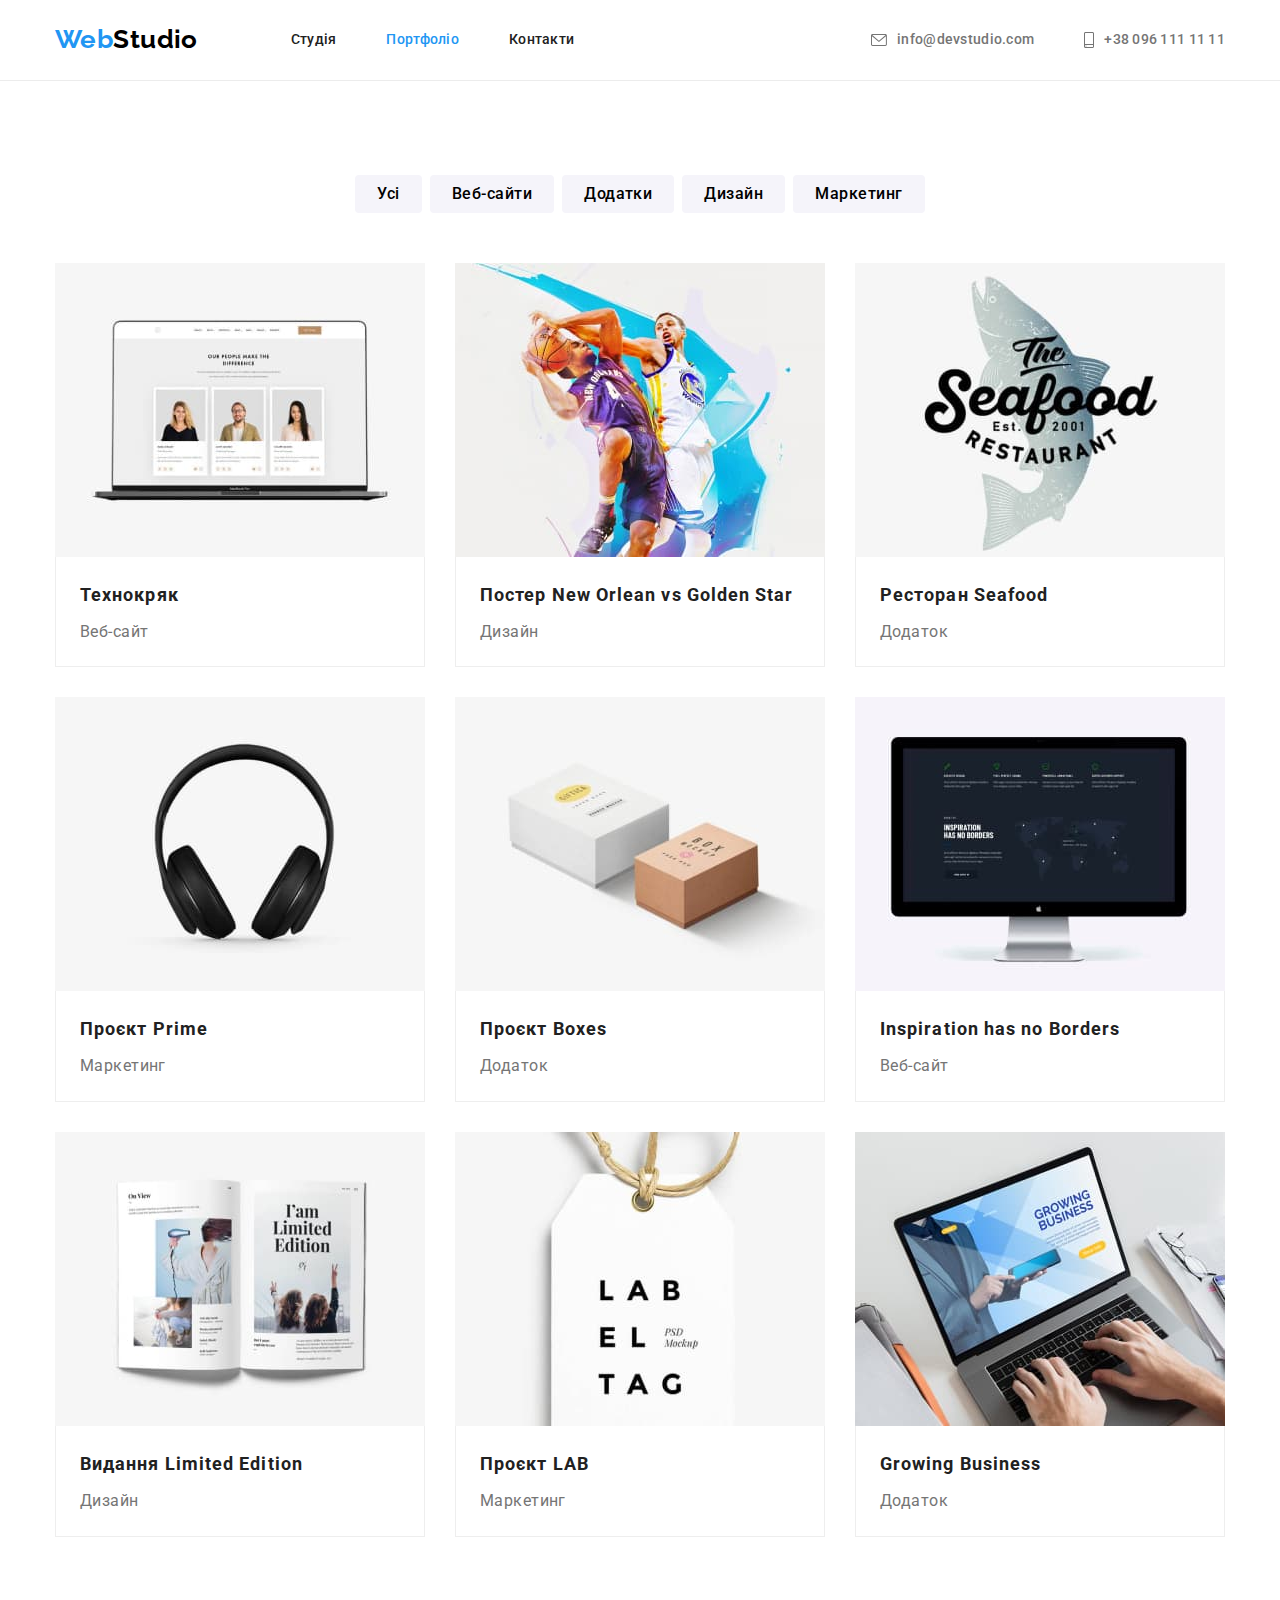
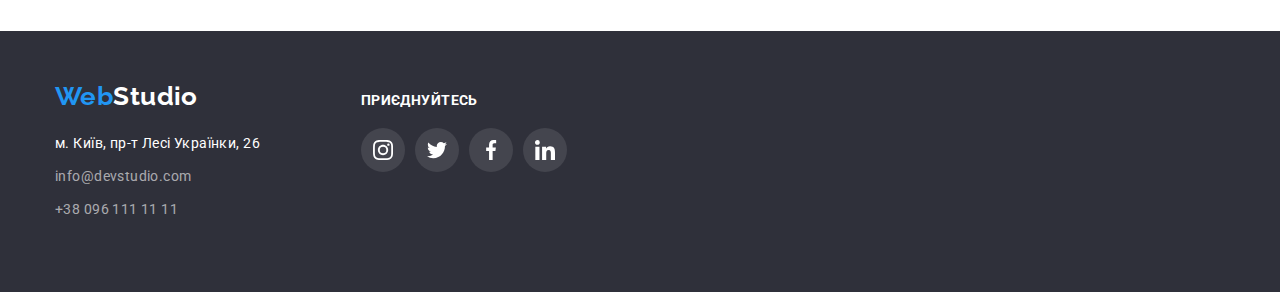
==== portfolio.html @ 692942b8 "Start" ====
<!DOCTYPE html>
<html lang="uk">

<head>
    <meta charset="UTF-8" />
    <meta http-equiv="X-UA-Compatible" content="IE=edge" />
    <meta name="viewport" content="width=device-width, initial-scale=1.0" />
    <title>Портфоліо</title>
    <!-- Шрифти -->
    <link rel="preconnect" href="https://fonts.googleapis.com" />
    <link rel="preconnect" href="https://fonts.gstatic.com" crossorigin />
    <link
        href="https://fonts.googleapis.com/css2?family=Raleway:wght@700&family=Roboto:wght@400;500;700;900&display=swap"
        rel="stylesheet" />
    <!-- modern-normalize -->
    <link rel="stylesheet"
        href="https://cdnjs.cloudflare.com/ajax/libs/modern-normalize/1.1.0/modern-normalize.min.css">
    <!-- styles.css -->
    <link rel="stylesheet" href="./css/styles.css">
</head>

<body>
    <!-- Шапка -->
    <header class="heder-project">
        <div class="container heder-nav">
            <nav class="main-nav">
                <a href="./index.html" class="logo">
                    Web<span class="logo-header">Studio</span>
                </a>
                <ul class="site-nav list">
                    <li class="item"><a href="./index.html" class="site-nav-link">Студія</a></li>
                    <li class="item"><a href="./portfolio.html" class="site-nav-link current">Портфоліо</a></li>
                    <li class="item"><a href="" class="site-nav-link">Контакти</a></li>
                </ul>
            </nav>
            <ul class="contact-head list">
                <li class="item">
                    <a href="mailto:info@devstudio.com" class="contact-head-link">
                        <svg class="contact-icons" width="16" height="12">
                            <use href="./images/icons.svg#envelope"></use>
                        </svg>
                        info@devstudio.com
                    </a>
                </li>
                <li class="item">
                    <a href="tel:+380961111111" class="contact-head-link">
                        <svg class="contact-icons" width="10" height="16">
                            <use href="./images/icons.svg#smartphone"></use>
                        </svg>
                        +38 096 111 11 11
                    </a>
                </li>
            </ul>
        </div>
    </header>
    <!-- Головна Портфоліо -->
    <main>
        <!-- Проєкти Портфоліо-->
        <section class="section section-project">
            <div class="container">
                <h1 class="visually-hidden">Проєкти</h1>
                <!-- Кнопки -->
                <ul class="portfolio list">
                    <li><button type="button" class="portfolio-button">Усі</button></li>
                    <li><button type="button" class="portfolio-button">Веб-сайти</button></li>
                    <li><button type="button" class="portfolio-button">Додатки</button></li>
                    <li><button type="button" class="portfolio-button">Дизайн</button></li>
                    <li><button type="button" class="portfolio-button">Маркетинг</button></li>
                </ul>
                <!-- Проєкти -->
                <ul class="project list card-set">
                    <li class="project-card card-set-item">
                        <a class="card-link" href="">
                            <img src="./images/project-img-1.jpg" alt="Фото проєкту" width="370" height="294" />
                            <div class="card-border">
                                <h2 class="project-title">Технокряк</h2>
                                <p class="project-text">Веб-сайт</p>
                            </div>
                        </a>
                    </li>
                    <li class="project-card card-set-item">
                        <a class="card-link" href="">
                            <img src="./images/project-img-2.jpg" alt="Фото проєкту" width="370" height="294" />
                            <div class="card-border">
                                <h2 class="project-title">Постер New Orlean vs Golden Star</h2>
                                <p class="project-text">Дизайн</p>
                            </div>
                        </a>
                    </li>
                    <li class="project-card card-set-item">
                        <a class="card-link" href="">
                            <img src="./images/project-img-3.jpg" alt="Фото проєкту" width="370" height="294" />
                            <div class="card-border">
                                <h2 class="project-title">Ресторан Seafood</h2>
                                <p class="project-text">Додаток</p>
                            </div>
                        </a>
                    </li>
                    <li class="project-card card-set-item">
                        <a class="card-link" href="">
                            <img src="./images/project-img-4.jpg" alt="Фото проєкту" width="370" height="294" />
                            <div class="card-border">
                                <h2 class="project-title">Проєкт Prime</h2>
                                <p class="project-text">Маркетинг</p>
                            </div>
                        </a>
                    </li>
                    <li class="project-card card-set-item">
                        <a class="card-link" href="">
                            <img src="./images/project-img-5.jpg" alt="Фото проєкту" width="370" height="294" />
                            <div class="card-border">
                                <h2 class="project-title">Проєкт Boxes</h2>
                                <p class="project-text">Додаток</p>
                            </div>
                        </a>
                    </li>
                    <li class="project-card card-set-item">
                        <a class="card-link" href="">
                            <img src="./images/project-img-6.jpg" alt="Фото проєкту" width="370" height="294" />
                            <div class="card-border">
                                <h2 class="project-title">Inspiration has no Borders</h2>
                                <p class="project-text">Веб-сайт</p>
                            </div>
                        </a>
                    </li>
                    <li class="project-card card-set-item">
                        <a class="card-link" href="">
                            <img src="./images/project-img-7.jpg" alt="Фото проєкту" width="370" height="294" />
                            <div class="card-border">
                                <h2 class="project-title">Видання Limited Edition</h2>
                                <p class="project-text">Дизайн</p>
                            </div>
                        </a>
                    </li>
                    <li class="project-card card-set-item">
                        <a class="card-link" href="">
                            <img src="./images/project-img-8.jpg" alt="Фото проєкту" width="370" height="294" />
                            <div class="card-border">
                                <h2 class="project-title">Проєкт LAB</h2>
                                <p class="project-text">Маркетинг</p>
                            </div>
                        </a>
                    </li>
                    <li class="project-card card-set-item">
                        <a class="card-link" href="">
                            <img src="./images/project-img-9.jpg" alt="Фото проєкту" width="370" height="294" />
                            <div class="card-border">
                                <h2 class="project-title">Growing Business</h2>
                                <p class="project-text">Додаток</p>
                            </div>
                        </a>
                    </li>
                </ul>
            </div>
        </section>
    </main>
    <!-- Підвал -->
    <footer>
        <div class="container-footer container">
            <div class="cont-footer-address">
                <a href="./index.html" class="logo logo-footer-style">
                    Web<span class="logo-footer">Studio</span>
                </a>
                <address class="address">
                    <p class="address-text">м. Київ, пр-т Лесі Українки, 26</p>
                    <ul class="address-list list">
                        <li>
                            <a href="mailto:info@devstudio.com" class="address-list-link mail">info@devstudio.com</a>
                        </li>
                        <li>
                            <a href="tel:+380961111111" class="address-list-link tel">+38 096 111 11 11</a>
                        </li>
                    </ul>
                </address>
            </div>
            <div>
                <p class="join-text">приєднуйтесь</p>
                <ul class="join-list list">
                    <li class="join-items">
                        <a class="join-link" href="https://instagram.com/" target="_blank" rel="noopener noreferrer"
                            aria-label="Instagram">
                            <svg class="join-icon" width="20" height="20">
                                <use href="./images/icons.svg#instagram"></use>
                            </svg>
                        </a>
                    </li>
                    <li class="join-items">
                        <a class="join-link" href="https://twitter.com/" target="_blank" rel="noopener noreferrer"
                            aria-label="Twitter">
                            <svg class="join-icon" width="20" height="20">
                                <use href="./images/icons.svg#twitter"></use>
                            </svg>
                        </a>
                    </li>
                    <li class="join-items">
                        <a class="join-link" href="https://facebook.com/" target="_blank" rel="noopener noreferrer"
                            aria-label="Facebook">
                            <svg class="join-icon" width="20" height="20">
                                <use href="./images/icons.svg#facebook"></use>
                            </svg>
                        </a>
                    </li>
                    <li class="join-items">
                        <a class="join-link" href="https://linkedin.com/" target="_blank" rel="noopener noreferrer"
                            aria-label="Linkedin">
                            <svg class="join-icon" width="20" height="20">
                                <use href="./images/icons.svg#linkedin"></use>
                            </svg>
                        </a>
                    </li>
                </ul>
            </div>
        </div>
    </footer>
</body>

</html>
---- css/styles.css ----
:root {
	/* Основні кольори */
	--primari-text-color: #212121;
	--secondary-text-color: #757575;
	--primari-white-color: #ffffff;
	--bgd-white-color: #f5f4fa;
	--accent-color: #2196f3;
	--logo-black-color: #000000;
	--hero-bgc: #c4c4c4;
	--hero-button-activ: #188ce8;
	--bgd-color-footer: #2f303a;
	--adress-footer-color: rgba(255, 255, 255, 0.6);
	--main-svg-color: #afb1b8;

	/* Інше */
	--indent: 30px;
	--items: 3;
}

body {
	font-family: "Roboto", sans-serif;
	font-size: 14px;
	letter-spacing: 0.03em;
	color: var(--primari-text-color);
	background: var(--primari-white-color);
}

/* Утіліти */

a {
	text-decoration: none;
}

.list {
	list-style: none;
	margin: 0;
	padding: 0;
}

h1,
h2,
h3,
h4,
p,
li {
	margin: 0;
}

img {
	display: block;
}

.container {
	width: 1200px;
	padding-right: 15px;
	padding-left: 15px;
	margin-right: auto;
	margin-left: auto;

	/* outline: 1px solid rebeccapurple; */
}

.section {
	padding-top: 94px;
	padding-bottom: 94px;
}

/* Базові стилі */

.card-set {
	display: flex;
	flex-wrap: wrap;
	gap: var(--indent);
}

.card-set-item {
	flex-basis: calc(
		(100% - var(--indent) * (var(--items) - 1)) / (var(--items))
	);
}

/* Шапка */

header {
	background-color: var(--primari-white-color);
}

/* Лого */

.logo {
	margin-right: 93px;
	margin-left: auto;

	font-family: "Raleway";
	font-style: normal;
	font-weight: 700;
	font-size: 26px;
	line-height: 1.2;

	color: var(--accent-color);
}

.logo-header {
	color: var(--logo-black-color);
}

/* Навігація */

.site-nav,
.main-nav,
.heder-nav {
	display: flex;
	align-items: center;
}

.site-nav .item:not(:last-child) {
	margin-right: 50px;
}

.site-nav-link {
	display: block;
	padding-top: 32px;
	padding-bottom: 32px;

	font-weight: 500;
	line-height: 1.14;
	letter-spacing: 0.02em;

	color: var(--primari-text-color);
}

.site-nav-link:hover,
.site-nav-link:focus {
	color: var(--accent-color);
}

.current {
	color: var(--accent-color);
}

/* Контакти хедер */

.contact-head {
	display: flex;
	margin-left: auto;
}

.contact-head .item + .item {
	margin-left: 50px;
}

.contact-head-link {
	display: flex;
	align-items: center;
	gap: 10px;

	font-weight: 500;
	line-height: 1.14;
	letter-spacing: 0.02em;

	color: var(--secondary-text-color);
}

.contact-head-link:hover,
.contact-head-link:focus {
	color: var(--accent-color);
}

.contact-icons {
	fill: currentColor;
}

/* Герой */

.hero {
	max-width: 1600px;
	margin: 0 auto;
	padding-top: 200px;
	padding-bottom: 200px;

	background-color: var(--hero-bgc);
	background-image: linear-gradient(
			rgba(47, 48, 58, 0.4),
			rgba(47, 48, 58, 0.4)
		),
		url(../images/hero-bgi.jpg);
	background-repeat: no-repeat;
	background-position: center;
	background-size: cover;

	text-align: center;
}

.hero-title {
	margin-bottom: 30px;

	font-weight: 900;
	font-size: 44px;
	line-height: 1.36;

	letter-spacing: 0.06em;
	text-transform: uppercase;

	color: var(--primari-white-color);
}

.hero-button {
	padding: 10px 32px;

	font-family: inherit;
	font-weight: 700;
	font-size: 16px;
	line-height: 1.87;

	letter-spacing: 0.06em;

	color: var(--primari-white-color);
	background-color: var(--accent-color);

	box-shadow: 0px 4px 4px rgba(0, 0, 0, 0.15);
	border: none;
	border-radius: 4px;

	cursor: pointer;
}

.hero-button:hover,
.hero-button:focus {
	background-color: var(--hero-button-activ);
}

/* Особливості */

.features {
	--items: 4;
}

.section-features {
	padding-bottom: 0;

	background-color: var(--primari-white-color);
}

.visually-hidden {
	position: absolute;
	width: 1px;
	height: 1px;
	margin: -1px;
	border: 0;
	padding: 0;

	white-space: nowrap;
	clip-path: inset(100%);
	clip: rect(0 0 0 0);
	overflow: hidden;
}
.container-icons {
	display: flex;
	justify-content: center;
	align-items: center;

	margin-bottom: 30px;
	width: 270px;
	height: 120px;

	background-color: var(--bgd-white-color);
	border-radius: 4px;
}

.section-title {
	margin-bottom: 50px;

	font-weight: 700;
	font-size: 36px;
	line-height: 1.17;
	text-align: center;
}

.features .title {
	margin-bottom: 10px;

	font-weight: 700;
	font-size: 14px;
	line-height: 1.14;
	text-transform: uppercase;
}

.features .text {
	width: 270px;

	line-height: 1.7;

	color: var(--secondary-text-color);
}

/* Робота */

.section-work {
	background-color: var(--primari-white-color);
}

/* Наша команда */

.team {
	--items: 4;
}

.section-team {
	background-color: var(--bgd-white-color);

	text-align: center;
}

.team-members {
	background-color: var(--primari-white-color);
	box-shadow: 0px 1px 3px rgba(0, 0, 0, 0.12), 0px 1px 1px rgba(0, 0, 0, 0.14),
		0px 2px 1px rgba(0, 0, 0, 0.2);
	border-radius: 0px 0px 4px 4px;
}

.team-title {
	margin-bottom: 10px;

	font-weight: 500;
	font-size: 16px;
	line-height: 1.19;
}

.team-text {
	margin-bottom: 16px;

	font-size: 16px;
	line-height: 1.19;

	color: var(--secondary-text-color);
}

.team-description {
	padding-top: 30px;
	padding-bottom: 30px;
}

.socials {
	display: flex;
	justify-content: center;
	align-items: center;
	gap: 10px;
}

.socials-link {
	display: flex;
	justify-content: center;
	align-items: center;
	width: 44px;
	height: 44px;
	border-radius: 50%;

	color: var(--main-svg-color);
}

.socials-link:hover,
.socials-link:focus {
	color: var(--primari-white-color);
	background-color: var(--accent-color);
}

.socials-icon {
	fill: currentColor;
}

/* Постійні клієнти */

.customers {
	display: flex;
	justify-content: center;
	align-items: center;
	gap: 30px;
}

.customers-link {
	display: flex;
	justify-content: center;
	align-items: center;
	width: 170px;
	height: 92px;

	border: 1px solid var(--main-svg-color);
	border-radius: 4px;

	color: var(--main-svg-color);
}

.customers-link:hover,
.customers-link:focus {
	border-color: var(--accent-color);
	color: var(--accent-color);
}

.customers-icon {
	fill: currentColor;
}

/* Підвал */

footer {
	background-color: var(--bgd-color-footer);
}

.container-footer {
	display: flex;
	align-items: baseline;
	gap: 70px;

	padding-top: 50px;
	padding-bottom: 70px;
}

/* Лого та адресса */

/* .cont-footer-address {
	padding-top: 50px;
	padding-bottom: 70px;
} */

.logo-footer {
	color: var(--primari-white-color);
}

.address-text {
	display: inline-block;
	margin-bottom: 9px;

	font-style: normal;
	line-height: 1.7;

	color: var(--primari-white-color);
}

.address-list-link {
	font-style: normal;
	line-height: 1.7;

	color: var(--adress-footer-color);
}

.address-list-link:hover,
.address-list-link:focus {
	color: var(--accent-color);
}

.logo-footer-style {
	display: inline-block;
	margin-bottom: 20px;
}

.mail {
	display: inline-block;
	margin-bottom: 9px;
}

.tel {
	display: inline-block;
}

/* Приєднуйтесь */

.join-text {
	margin-bottom: 20px;

	font-weight: 700;
	text-transform: uppercase;
	line-height: calc(16 / 14);

	color: var(--primari-white-color);
}

.join-list {
	display: flex;
	align-items: center;
	gap: 10px;
}

.join-link {
	display: flex;
	justify-content: center;
	align-items: center;
	width: 44px;
	height: 44px;
	border-radius: 50%;

	color: var(--primari-white-color);
	background-color: rgba(255, 255, 255, 0.1);
}

.join-link:hover,
.join-link:focus {
	color: var(--primari-white-color);
	background-color: var(--accent-color);
}

.join-icon {
	fill: currentColor;
}

/* Проєкти Портфоліо */

.section-project {
	background-color: var(--primari-white-color);
}

.heder-project {
	border-bottom: 1px solid #ececec;
}

/* Кнопки */

.portfolio {
	display: flex;
	justify-content: center;
	gap: 8px;

	margin-bottom: 50px;
}

.portfolio-button {
	padding: 6px 22px;

	font-family: inherit;
	font-weight: 500;
	font-size: 16px;
	line-height: 1.6;
	letter-spacing: 0.03em;

	text-align: center;

	background-color: var(--bgd-white-color);

	border: none;
	border-radius: 4px;

	cursor: pointer;
}

.portfolio-button:hover,
.portfolio-button:focus {
	color: var(--primari-white-color);
	background-color: var(--accent-color);
	box-shadow: 0px 3px 1px rgba(0, 0, 0, 0.1), 0px 1px 2px rgba(0, 0, 0, 0.08),
		0px 2px 2px rgba(0, 0, 0, 0.12);
}

/* Проєкти */

.project-title {
	margin-bottom: 4px;

	font-weight: 700;
	font-size: 18px;
	line-height: 2;

	letter-spacing: 0.06em;

	color: var(--primari-text-color);
}

.project-text {
	font-size: 16px;
	line-height: 1.87;

	color: var(--secondary-text-color);
}

.card-border {
	padding: 20px 24px;

	border: 1px solid #eeeeee;
	border-top: none;
}

.card-link:hover,
.card-link:focus {
	display: block;
	box-shadow: 0px 1px 1px rgba(0, 0, 0, 0.12), 0px 4px 4px rgba(0, 0, 0, 0.06),
		1px 4px 6px rgba(0, 0, 0, 0.16);
}
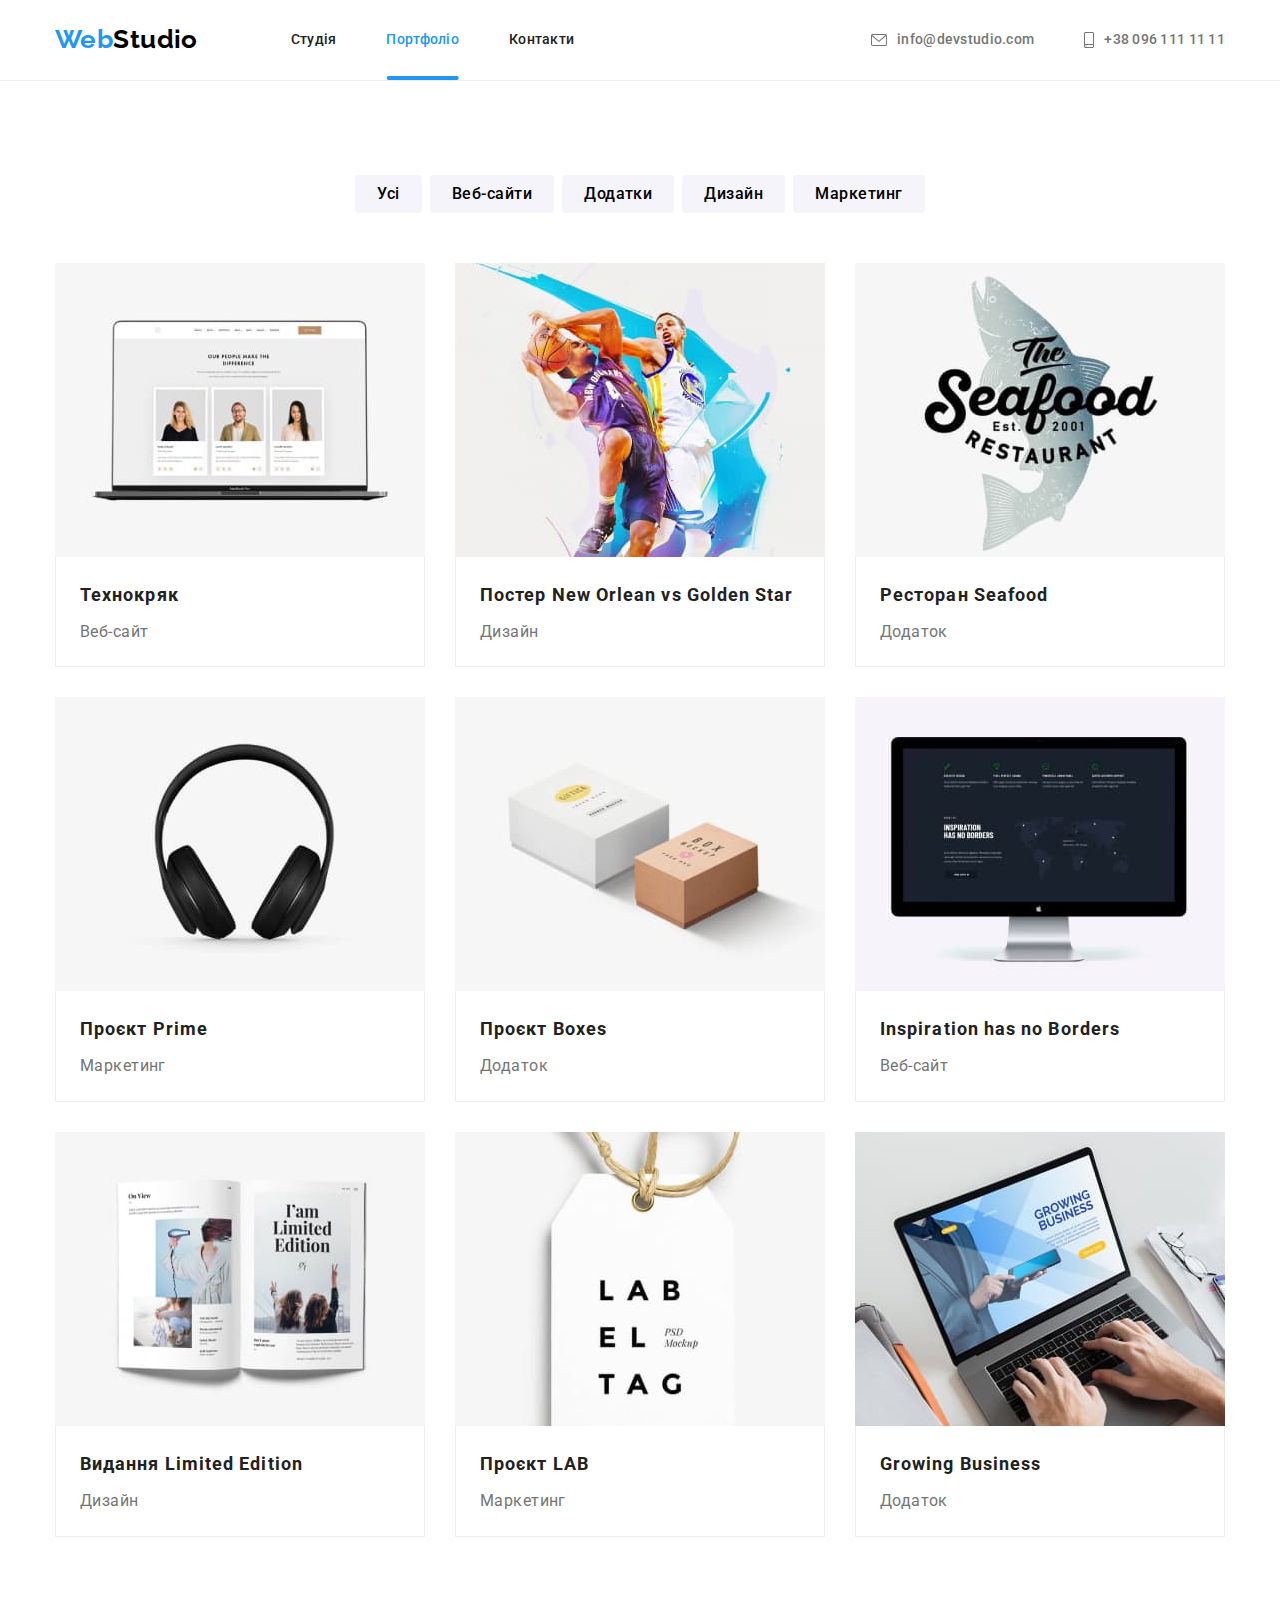
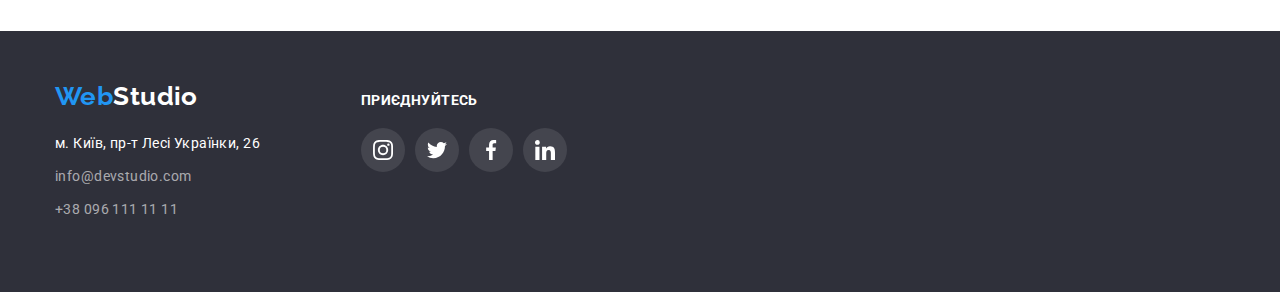
==== commit dfe675c2: "Update" ====
--- a/portfolio.html
+++ b/portfolio.html
@@ -71,7 +71,17 @@
                 <ul class="project list card-set">
                     <li class="project-card card-set-item">
                         <a class="card-link" href="">
-                            <img src="./images/project-img-1.jpg" alt="Фото проєкту" width="370" height="294" />
+                            <div class="team-thumb">
+                                <img src="./images/project-img-1.jpg" alt="Фото проєкту" width="370" height="294" />
+                                <div class="project-overlay">
+                                    <p class="project-overlay-text">
+                                        Ресурс пропонує комплексні пропозиції з різним рівнем функціоналу та сервісів.
+                                        Все
+                                        це дозволить відвідувачу отримати
+                                        вичерпні відомості про компанію чи приватну особу.
+                                    </p>
+                                </div>
+                            </div>
                             <div class="card-border">
                                 <h2 class="project-title">Технокряк</h2>
                                 <p class="project-text">Веб-сайт</p>
@@ -80,7 +90,17 @@
                     </li>
                     <li class="project-card card-set-item">
                         <a class="card-link" href="">
-                            <img src="./images/project-img-2.jpg" alt="Фото проєкту" width="370" height="294" />
+                            <div class="team-thumb">
+                                <img src="./images/project-img-2.jpg" alt="Фото проєкту" width="370" height="294" />
+                                <div class="project-overlay">
+                                    <p class="project-overlay-text">
+                                        Ресурс пропонує комплексні пропозиції з різним рівнем функціоналу та сервісів.
+                                        Все
+                                        це дозволить відвідувачу отримати
+                                        вичерпні відомості про компанію чи приватну особу.
+                                    </p>
+                                </div>
+                            </div>
                             <div class="card-border">
                                 <h2 class="project-title">Постер New Orlean vs Golden Star</h2>
                                 <p class="project-text">Дизайн</p>
@@ -89,7 +109,17 @@
                     </li>
                     <li class="project-card card-set-item">
                         <a class="card-link" href="">
-                            <img src="./images/project-img-3.jpg" alt="Фото проєкту" width="370" height="294" />
+                            <div class="team-thumb">
+                                <img src="./images/project-img-3.jpg" alt="Фото проєкту" width="370" height="294" />
+                                <div class="project-overlay">
+                                    <p class="project-overlay-text">
+                                        Ресурс пропонує комплексні пропозиції з різним рівнем функціоналу та сервісів.
+                                        Все
+                                        це дозволить відвідувачу отримати
+                                        вичерпні відомості про компанію чи приватну особу.
+                                    </p>
+                                </div>
+                            </div>
                             <div class="card-border">
                                 <h2 class="project-title">Ресторан Seafood</h2>
                                 <p class="project-text">Додаток</p>
@@ -98,7 +128,17 @@
                     </li>
                     <li class="project-card card-set-item">
                         <a class="card-link" href="">
-                            <img src="./images/project-img-4.jpg" alt="Фото проєкту" width="370" height="294" />
+                            <div class="team-thumb">
+                                <img src="./images/project-img-4.jpg" alt="Фото проєкту" width="370" height="294" />
+                                <div class="project-overlay">
+                                    <p class="project-overlay-text">
+                                        Ресурс пропонує комплексні пропозиції з різним рівнем функціоналу та сервісів.
+                                        Все
+                                        це дозволить відвідувачу отримати
+                                        вичерпні відомості про компанію чи приватну особу.
+                                    </p>
+                                </div>
+                            </div>
                             <div class="card-border">
                                 <h2 class="project-title">Проєкт Prime</h2>
                                 <p class="project-text">Маркетинг</p>
@@ -107,7 +147,17 @@
                     </li>
                     <li class="project-card card-set-item">
                         <a class="card-link" href="">
-                            <img src="./images/project-img-5.jpg" alt="Фото проєкту" width="370" height="294" />
+                            <div class="team-thumb">
+                                <img src="./images/project-img-5.jpg" alt="Фото проєкту" width="370" height="294" />
+                                <div class="project-overlay">
+                                    <p class="project-overlay-text">
+                                        Ресурс пропонує комплексні пропозиції з різним рівнем функціоналу та сервісів.
+                                        Все
+                                        це дозволить відвідувачу отримати
+                                        вичерпні відомості про компанію чи приватну особу.
+                                    </p>
+                                </div>
+                            </div>
                             <div class="card-border">
                                 <h2 class="project-title">Проєкт Boxes</h2>
                                 <p class="project-text">Додаток</p>
@@ -116,7 +166,17 @@
                     </li>
                     <li class="project-card card-set-item">
                         <a class="card-link" href="">
-                            <img src="./images/project-img-6.jpg" alt="Фото проєкту" width="370" height="294" />
+                            <div class="team-thumb">
+                                <img src="./images/project-img-6.jpg" alt="Фото проєкту" width="370" height="294" />
+                                <div class="project-overlay">
+                                    <p class="project-overlay-text">
+                                        Ресурс пропонує комплексні пропозиції з різним рівнем функціоналу та сервісів.
+                                        Все
+                                        це дозволить відвідувачу отримати
+                                        вичерпні відомості про компанію чи приватну особу.
+                                    </p>
+                                </div>
+                            </div>
                             <div class="card-border">
                                 <h2 class="project-title">Inspiration has no Borders</h2>
                                 <p class="project-text">Веб-сайт</p>
@@ -125,7 +185,17 @@
                     </li>
                     <li class="project-card card-set-item">
                         <a class="card-link" href="">
-                            <img src="./images/project-img-7.jpg" alt="Фото проєкту" width="370" height="294" />
+                            <div class="team-thumb">
+                                <img src="./images/project-img-7.jpg" alt="Фото проєкту" width="370" height="294" />
+                                <div class="project-overlay">
+                                    <p class="project-overlay-text">
+                                        Ресурс пропонує комплексні пропозиції з різним рівнем функціоналу та сервісів.
+                                        Все
+                                        це дозволить відвідувачу отримати
+                                        вичерпні відомості про компанію чи приватну особу.
+                                    </p>
+                                </div>
+                            </div>
                             <div class="card-border">
                                 <h2 class="project-title">Видання Limited Edition</h2>
                                 <p class="project-text">Дизайн</p>
@@ -134,7 +204,17 @@
                     </li>
                     <li class="project-card card-set-item">
                         <a class="card-link" href="">
-                            <img src="./images/project-img-8.jpg" alt="Фото проєкту" width="370" height="294" />
+                            <div class="team-thumb">
+                                <img src="./images/project-img-8.jpg" alt="Фото проєкту" width="370" height="294" />
+                                <div class="project-overlay">
+                                    <p class="project-overlay-text">
+                                        Ресурс пропонує комплексні пропозиції з різним рівнем функціоналу та сервісів.
+                                        Все
+                                        це дозволить відвідувачу отримати
+                                        вичерпні відомості про компанію чи приватну особу.
+                                    </p>
+                                </div>
+                            </div>
                             <div class="card-border">
                                 <h2 class="project-title">Проєкт LAB</h2>
                                 <p class="project-text">Маркетинг</p>
@@ -143,7 +223,17 @@
                     </li>
                     <li class="project-card card-set-item">
                         <a class="card-link" href="">
-                            <img src="./images/project-img-9.jpg" alt="Фото проєкту" width="370" height="294" />
+                            <div class="team-thumb">
+                                <img src="./images/project-img-9.jpg" alt="Фото проєкту" width="370" height="294" />
+                                <div class="project-overlay">
+                                    <p class="project-overlay-text">
+                                        Ресурс пропонує комплексні пропозиції з різним рівнем функціоналу та сервісів.
+                                        Все
+                                        це дозволить відвідувачу отримати
+                                        вичерпні відомості про компанію чи приватну особу.
+                                    </p>
+                                </div>
+                            </div>
                             <div class="card-border">
                                 <h2 class="project-title">Growing Business</h2>
                                 <p class="project-text">Додаток</p>
--- a/css/styles.css
+++ b/css/styles.css
@@ -15,6 +15,11 @@
 	/* Інше */
 	--indent: 30px;
 	--items: 3;
+
+	--anim-fast: 250ms cubic-bezier(0.4, 0, 0.2, 1);
+
+	--modal-idx: 10;
+	--menu-idx: 100;
 }
 
 body {
@@ -48,6 +53,8 @@
 
 img {
 	display: block;
+	max-width: 100%;
+	height: auto;
 }
 
 .container {
@@ -56,8 +63,6 @@
 	padding-left: 15px;
 	margin-right: auto;
 	margin-left: auto;
-
-	/* outline: 1px solid rebeccapurple; */
 }
 
 .section {
@@ -118,6 +123,8 @@
 }
 
 .site-nav-link {
+	position: relative;
+
 	display: block;
 	padding-top: 32px;
 	padding-bottom: 32px;
@@ -127,6 +134,7 @@
 	letter-spacing: 0.02em;
 
 	color: var(--primari-text-color);
+	transition: color var(--anim-fast);
 }
 
 .site-nav-link:hover,
@@ -134,8 +142,51 @@
 	color: var(--accent-color);
 }
 
+.site-nav-link::after {
+	content: "";
+	position: absolute;
+	left: 50%;
+	bottom: 0;
+
+	transform: translateX(-50%) scaleX(0.3);
+
+	display: block;
+	width: 100%;
+	height: 4px;
+
+	border-radius: 2px;
+
+	background-color: var(--accent-color);
+	opacity: 0;
+	transition: transform var(--anim-fast), opacity var(--anim-fast);
+}
+
+.site-nav-link:hover::after,
+.site-nav-link:focus::after {
+	transform: translateX(-50%) scaleX(1);
+	opacity: 1;
+}
+
 .current {
 	color: var(--accent-color);
+}
+
+.current::after {
+	content: "";
+	position: absolute;
+	left: 50%;
+	bottom: 0;
+
+	transform: translateX(-50%) scaleX(1);
+
+	display: block;
+	width: 100%;
+	height: 4px;
+
+	border-radius: 2px;
+
+	background-color: var(--accent-color);
+	opacity: 1;
 }
 
 /* Контакти хедер */
@@ -159,6 +210,7 @@
 	letter-spacing: 0.02em;
 
 	color: var(--secondary-text-color);
+	transition: color var(--anim-fast);
 }
 
 .contact-head-link:hover,
@@ -216,6 +268,7 @@
 
 	color: var(--primari-white-color);
 	background-color: var(--accent-color);
+	transition: background-color var(--anim-fast);
 
 	box-shadow: 0px 4px 4px rgba(0, 0, 0, 0.15);
 	border: none;
@@ -299,6 +352,31 @@
 	background-color: var(--primari-white-color);
 }
 
+.work-list {
+	position: relative;
+}
+
+.work-overlay {
+	position: absolute;
+	bottom: 0;
+	width: 100%;
+
+	padding-top: 27px;
+	padding-bottom: 27px;
+
+	background-color: rgba(47, 48, 58, 0.8);
+}
+
+.work-description {
+	font-weight: 700;
+	line-height: calc(16 / 14);
+	text-align: center;
+	letter-spacing: 0.03em;
+	text-transform: uppercase;
+
+	color: var(--primari-white-color);
+}
+
 /* Наша команда */
 
 .team {
@@ -356,6 +434,7 @@
 	border-radius: 50%;
 
 	color: var(--main-svg-color);
+	transition: color var(--anim-fast), background-color var(--anim-fast);
 }
 
 .socials-link:hover,
@@ -388,6 +467,7 @@
 	border-radius: 4px;
 
 	color: var(--main-svg-color);
+	transition: color var(--anim-fast), border-color var(--anim-fast);
 }
 
 .customers-link:hover,
@@ -417,11 +497,6 @@
 
 /* Лого та адресса */
 
-/* .cont-footer-address {
-	padding-top: 50px;
-	padding-bottom: 70px;
-} */
-
 .logo-footer {
 	color: var(--primari-white-color);
 }
@@ -441,6 +516,7 @@
 	line-height: 1.7;
 
 	color: var(--adress-footer-color);
+	transition: color var(--anim-fast);
 }
 
 .address-list-link:hover,
@@ -490,6 +566,7 @@
 
 	color: var(--primari-white-color);
 	background-color: rgba(255, 255, 255, 0.1);
+	transition: color var(--anim-fast), background-color var(--anim-fast);
 }
 
 .join-link:hover,
@@ -535,6 +612,9 @@
 
 	background-color: var(--bgd-white-color);
 
+	transition: color var(--anim-fast), background-color var(--anim-fast),
+		box-shadow var(--anim-fast);
+
 	border: none;
 	border-radius: 4px;
 
@@ -575,6 +655,10 @@
 
 	border: 1px solid #eeeeee;
 	border-top: none;
+}
+
+.card-link {
+	transition: box-shadow var(--anim-fast);
 }
 
 .card-link:hover,
@@ -583,3 +667,109 @@
 	box-shadow: 0px 1px 1px rgba(0, 0, 0, 0.12), 0px 4px 4px rgba(0, 0, 0, 0.06),
 		1px 4px 6px rgba(0, 0, 0, 0.16);
 }
+
+.team-thumb {
+	position: relative;
+	overflow: hidden;
+}
+
+.project-overlay {
+	position: absolute;
+	top: 0;
+	left: 0;
+
+	width: 100%;
+	height: 100%;
+	padding-right: 24px;
+	padding-left: 24px;
+	display: flex;
+	align-items: center;
+
+	background-color: rgba(33, 150, 243, 0.9);
+
+	transform: translateY(100%);
+
+	transition: transform var(--anim-fast);
+}
+
+.project-overlay-text {
+	font-size: 18px;
+	line-height: calc(28 / 18);
+	letter-spacing: 0.03em;
+
+	color: var(--primari-white-color);
+}
+
+.card-link:hover .project-overlay,
+.card-link:focus .project-overlay {
+	transform: translateY(0);
+}
+
+/* Modal window */
+
+.backdrop {
+	position: fixed;
+	top: 0;
+	left: 0;
+	z-index: var(--modal-idx);
+
+	width: 100%;
+	height: 100%;
+
+	background-color: rgba(0, 0, 0, 0.2);
+
+	transition: opacity var(--anim-fast), visibility var(--anim-fast);
+}
+
+.backdrop.is-hidden {
+	opacity: 0;
+	visibility: hidden;
+	pointer-events: none;
+}
+
+.backdrop.is-hidden .modal {
+	transform: translate(-50%, -50%) scale(0.8);
+}
+
+.modal {
+	position: absolute;
+	top: 50%;
+	left: 50%;
+
+	width: 528px;
+	height: 581px;
+
+	background-color: var(--primari-white-color);
+	box-shadow: 0px 1px 3px rgba(0, 0, 0, 0.12), 0px 1px 1px rgba(0, 0, 0, 0.14),
+		0px 2px 1px rgba(0, 0, 0, 0.2);
+
+	border-radius: 4px;
+
+	transform: translate(-50%, -50%) scale(1);
+
+	transition: translate var(--anim-fast), scale var(--anim-fast);
+}
+
+.modal-btn {
+	position: absolute;
+	top: 8px;
+	right: 8px;
+
+	padding: 0;
+	display: inline-flex;
+	justify-content: center;
+	align-items: center;
+
+	width: 30px;
+	height: 30px;
+
+	background-color: var(--primari-white-color);
+	border: 1px solid rgba(0, 0, 0, 0.1);
+	border-radius: 50%;
+
+	cursor: pointer;
+}
+
+.modal-icon {
+	fill: var(--logo-black-color);
+}
